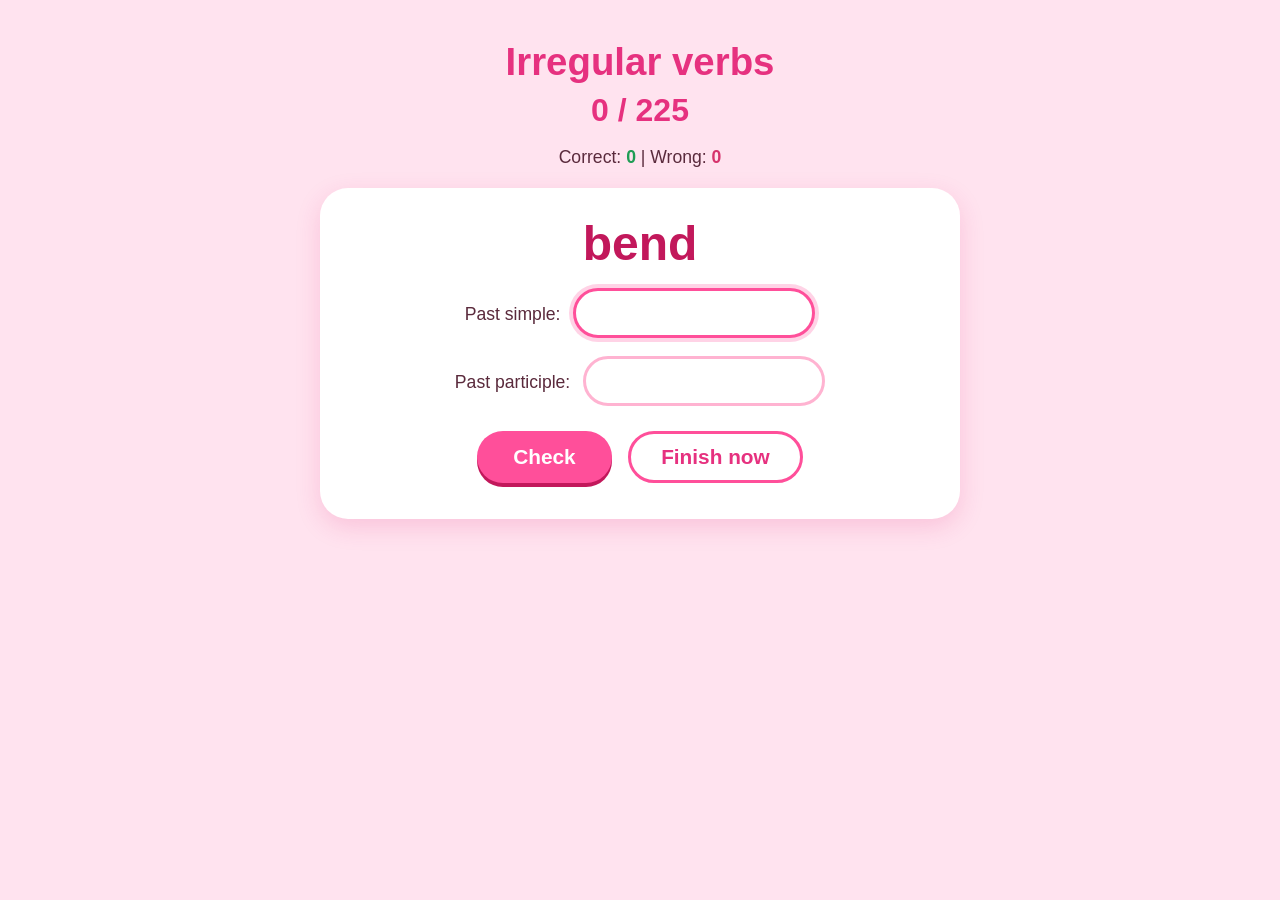
==== index.html @ 6379da0a "index.html" ====
<!DOCTYPE html>
<html lang="en">
<head>
<meta charset="utf-8">
<title>Irregular verbs</title>
<link rel="stylesheet" href="style.css">
</head>
<body>
<h1>Irregular verbs</h1>
<p id="progress"></p>
<p>Correct: <span id="correct">0</span> | Wrong: <span id="wrong">0</span></p>

<form id="form" autocomplete="off">
  <h2 id="base"></h2>
  <p>Past simple: <input id="past" autofocus></p>
  <p>Past participle: <input id="pp"></p>
  <button id="btn">Check</button>
  <button type="button" onclick="showSummary()">Finish now</button>
</form>

<p id="result"></p>

<div id="summary"></div>

<script>
const verbs = [{"base": "arise", "past": ["arose"], "pp": ["arisen"]}, {"base": "awake", "past": ["awoke", "awaked"], "pp": ["awoken", "awaked"]}, {"base": "be", "past": ["was", "were"], "pp": ["been"]}, {"base": "bear", "past": ["bore"], "pp": ["borne"]}, {"base": "beat", "past": ["beat"], "pp": ["beaten", "beat"]}, {"base": "become", "past": ["became"], "pp": ["become"]}, {"base": "begin", "past": ["began", "begun"], "pp": ["begun"]}, {"base": "behold", "past": ["beheld"], "pp": ["beheld"]}, {"base": "bend", "past": ["bent"], "pp": ["bent"]}, {"base": "bet", "past": ["bet", "betted"], "pp": ["bet", "betted"]}, {"base": "bid", "past": ["bid", "bade"], "pp": ["bid", "bidden"]}, {"base": "bind", "past": ["bound"], "pp": ["bound"]}, {"base": "bite", "past": ["bit"], "pp": ["bitten", "bit"]}, {"base": "bleed", "past": ["bled"], "pp": ["bled"]}, {"base": "blow", "past": ["blew"], "pp": ["blown"]}, {"base": "break", "past": ["broke"], "pp": ["broken"]}, {"base": "breed", "past": ["bred"], "pp": ["bred"]}, {"base": "bring", "past": ["brought"], "pp": ["brought"]}, {"base": "broadcast", "past": ["broadcast"], "pp": ["broadcast"]}, {"base": "browbeat", "past": ["browbeat"], "pp": ["browbeaten"]}, {"base": "build", "past": ["built"], "pp": ["built"]}, {"base": "burn", "past": ["burned", "burnt"], "pp": ["burned", "burnt"]}, {"base": "burst", "past": ["burst"], "pp": ["burst"]}, {"base": "bust", "past": ["bust", "busted"], "pp": ["bust", "busted"]}, {"base": "buy", "past": ["bought"], "pp": ["bought"]}, {"base": "cast", "past": ["cast"], "pp": ["cast"]}, {"base": "catch", "past": ["caught"], "pp": ["caught"]}, {"base": "choose", "past": ["chose"], "pp": ["chosen"]}, {"base": "cleave", "past": ["cleaved", "clove", "cleft"], "pp": ["cleaved", "cloven", "cleft"]}, {"base": "cling", "past": ["clung"], "pp": ["clung"]}, {"base": "come", "past": ["came"], "pp": ["come"]}, {"base": "cost", "past": ["cost"], "pp": ["cost"]}, {"base": "creep", "past": ["crept"], "pp": ["crept"]}, {"base": "cut", "past": ["cut"], "pp": ["cut"]}, {"base": "deal", "past": ["dealt"], "pp": ["dealt"]}, {"base": "deepfreeze", "past": ["deepfroze"], "pp": ["deepfrozen"]}, {"base": "dig", "past": ["dug"], "pp": ["dug"]}, {"base": "dive", "past": ["dived", "dove"], "pp": ["dived"]}, {"base": "do", "past": ["did"], "pp": ["done"]}, {"base": "draw", "past": ["drew"], "pp": ["drawn"]}, {"base": "dream", "past": ["dreamt", "dreamed"], "pp": ["dreamt", "dreamed"]}, {"base": "drink", "past": ["drank"], "pp": ["drunk"]}, {"base": "drive", "past": ["drove"], "pp": ["driven"]}, {"base": "dwell", "past": ["dwelled", "dwelt"], "pp": ["dwelled", "dwelt"]}, {"base": "eat", "past": ["ate"], "pp": ["eaten"]}, {"base": "fall", "past": ["fell"], "pp": ["fallen"]}, {"base": "feed", "past": ["fed"], "pp": ["fed"]}, {"base": "feel", "past": ["felt"], "pp": ["felt"]}, {"base": "fight", "past": ["fought"], "pp": ["fought"]}, {"base": "find", "past": ["found"], "pp": ["found"]}, {"base": "fit", "past": ["fitted", "fit"], "pp": ["fitted", "fit"]}, {"base": "flee", "past": ["fled"], "pp": ["fled"]}, {"base": "fling", "past": ["flung"], "pp": ["flung"]}, {"base": "fly", "past": ["flew"], "pp": ["flown"]}, {"base": "forbid", "past": ["forbad", "forbade"], "pp": ["forbidden", "forbid"]}, {"base": "forecast", "past": ["forecast"], "pp": ["forecast"]}, {"base": "foresee", "past": ["foresaw"], "pp": ["foreseen"]}, {"base": "foretell", "past": ["foretold"], "pp": ["foretold"]}, {"base": "forget", "past": ["forgot"], "pp": ["forgotten", "forgot"]}, {"base": "forgive", "past": ["forgave"], "pp": ["forgiven"]}, {"base": "freeze", "past": ["froze"], "pp": ["frozen"]}, {"base": "get", "past": ["got"], "pp": ["got", "gotten"]}, {"base": "give", "past": ["gave"], "pp": ["given"]}, {"base": "go", "past": ["went"], "pp": ["gone"]}, {"base": "grind", "past": ["ground"], "pp": ["ground"]}, {"base": "grow", "past": ["grew"], "pp": ["grown"]}, {"base": "hamstring", "past": ["hamstrung"], "pp": ["hamstrung"]}, {"base": "hang", "past": ["hung", "hanged"], "pp": ["hung", "hanged"]}, {"base": "have", "past": ["had"], "pp": ["had"]}, {"base": "hear", "past": ["heard"], "pp": ["heard"]}, {"base": "hew", "past": ["hewed"], "pp": ["hewn", "hewed"]}, {"base": "hide", "past": ["hid"], "pp": ["hidden", "hid"]}, {"base": "hit", "past": ["hit"], "pp": ["hit"]}, {"base": "hold", "past": ["held"], "pp": ["held"]}, {"base": "hurt", "past": ["hurt"], "pp": ["hurt"]}, {"base": "input", "past": ["input", "inputted"], "pp": ["input", "inputted"]}, {"base": "keep", "past": ["kept"], "pp": ["kept"]}, {"base": "kneel", "past": ["knelt", "kneeled"], "pp": ["knelt", "kneeled"]}, {"base": "knit", "past": ["knit", "knitted"], "pp": ["knit", "knitted"]}, {"base": "know", "past": ["knew"], "pp": ["known"]}, {"base": "lay", "past": ["laid"], "pp": ["laid"]}, {"base": "lead", "past": ["led"], "pp": ["led"]}, {"base": "lean", "past": ["leant", "leaned"], "pp": ["leant", "leaned"]}, {"base": "leap", "past": ["leapt", "leaped"], "pp": ["leapt", "leaped"]}, {"base": "learn", "past": ["learned", "learnt"], "pp": ["learned", "learnt"]}, {"base": "leave", "past": ["left"], "pp": ["left"]}, {"base": "lend", "past": ["lent"], "pp": ["lent"]}, {"base": "let", "past": ["let"], "pp": ["let"]}, {"base": "lie", "past": ["lay"], "pp": ["lain"]}, {"base": "light", "past": ["lit", "lighted"], "pp": ["lit", "lighted"]}, {"base": "lose", "past": ["lost"], "pp": ["lost"]}, {"base": "make", "past": ["made"], "pp": ["made"]}, {"base": "mean", "past": ["meant"], "pp": ["meant"]}, {"base": "meet", "past": ["met"], "pp": ["met"]}, {"base": "miscast", "past": ["miscast"], "pp": ["miscast"]}, {"base": "mishear", "past": ["misheard"], "pp": ["misheard"]}, {"base": "mislead", "past": ["misled"], "pp": ["misled"]}, {"base": "misspell", "past": ["misspelled", "misspelt"], "pp": ["misspelled", "misspelt"]}, {"base": "mistake", "past": ["mistook"], "pp": ["mistaken"]}, {"base": "misunderstand", "past": ["misunderstood"], "pp": ["misunderstood"]}, {"base": "mow", "past": ["mowed"], "pp": ["mown", "mowed"]}, {"base": "offset", "past": ["offset"], "pp": ["offset"]}, {"base": "outbid", "past": ["outbid"], "pp": ["outbid"]}, {"base": "outdo", "past": ["outdid"], "pp": ["outdone"]}, {"base": "outgrow", "past": ["outgrew"], "pp": ["outgrown"]}, {"base": "outrun", "past": ["outran"], "pp": ["outrun"]}, {"base": "overcome", "past": ["overcame"], "pp": ["overcome"]}, {"base": "overdo", "past": ["overdid"], "pp": ["overdone"]}, {"base": "overeat", "past": ["overate"], "pp": ["overeaten"]}, {"base": "overfeed", "past": ["overfed"], "pp": ["overfed"]}, {"base": "overhear", "past": ["overheard"], "pp": ["overheard"]}, {"base": "overrun", "past": ["overran"], "pp": ["overrun"]}, {"base": "oversee", "past": ["oversaw"], "pp": ["overseen"]}, {"base": "oversleep", "past": ["overslept"], "pp": ["overslept"]}, {"base": "overtake", "past": ["overtook"], "pp": ["overtaken"]}, {"base": "overthrow", "past": ["overthrew"], "pp": ["overthrown"]}, {"base": "pay", "past": ["paid"], "pp": ["paid"]}, {"base": "put", "past": ["put"], "pp": ["put"]}, {"base": "quit", "past": ["quit", "quitted"], "pp": ["quit", "quitted"]}, {"base": "read", "past": ["read"], "pp": ["read"]}, {"base": "rebuild", "past": ["rebuilt"], "pp": ["rebuilt"]}, {"base": "recast", "past": ["recast"], "pp": ["recast"]}, {"base": "redo", "past": ["redid"], "pp": ["redone"]}, {"base": "remake", "past": ["remade"], "pp": ["remade"]}, {"base": "rend", "past": ["rent"], "pp": ["rent"]}, {"base": "reread", "past": ["reread"], "pp": ["reread"]}, {"base": "rerun", "past": ["reran"], "pp": ["rerun"]}, {"base": "resell", "past": ["resold"], "pp": ["resold"]}, {"base": "reset", "past": ["reset"], "pp": ["reset"]}, {"base": "restring", "past": ["restrung"], "pp": ["restrung"]}, {"base": "retell", "past": ["retold"], "pp": ["retold"]}, {"base": "rewind", "past": ["rewound"], "pp": ["rewound"]}, {"base": "rewrite", "past": ["rewrote"], "pp": ["rewritten"]}, {"base": "rid", "past": ["rid", "ridded"], "pp": ["rid", "ridded"]}, {"base": "ride", "past": ["rode"], "pp": ["ridden"]}, {"base": "ring", "past": ["rang", "rung"], "pp": ["rung"]}, {"base": "rise", "past": ["rose"], "pp": ["risen"]}, {"base": "run", "past": ["ran"], "pp": ["run"]}, {"base": "saw", "past": ["sawed"], "pp": ["sawn", "sawed"]}, {"base": "say", "past": ["said"], "pp": ["said"]}, {"base": "see", "past": ["saw"], "pp": ["seen"]}, {"base": "seek", "past": ["sought"], "pp": ["sought"]}, {"base": "sell", "past": ["sold"], "pp": ["sold"]}, {"base": "send", "past": ["sent"], "pp": ["sent"]}, {"base": "set", "past": ["set"], "pp": ["set"]}, {"base": "sew", "past": ["sewed"], "pp": ["sewn", "sewed"]}, {"base": "shake", "past": ["shook"], "pp": ["shaken"]}, {"base": "shear", "past": ["sheared"], "pp": ["shorn", "sheared"]}, {"base": "shed", "past": ["shed"], "pp": ["shed"]}, {"base": "shine", "past": ["shone", "shined"], "pp": ["shone", "shined"]}, {"base": "shit", "past": ["shit", "shat"], "pp": ["shit"]}, {"base": "shoot", "past": ["shot"], "pp": ["shot"]}, {"base": "show", "past": ["showed"], "pp": ["shown", "showed"]}, {"base": "shrink", "past": ["shrank", "shrunk"], "pp": ["shrunk"]}, {"base": "shut", "past": ["shut"], "pp": ["shut"]}, {"base": "sing", "past": ["sang", "sung"], "pp": ["sung"]}, {"base": "sink", "past": ["sank", "sunk"], "pp": ["sunk"]}, {"base": "sit", "past": ["sat"], "pp": ["sat"]}, {"base": "slay", "past": ["slew"], "pp": ["slain"]}, {"base": "sleep", "past": ["slept"], "pp": ["slept"]}, {"base": "slide", "past": ["slid"], "pp": ["slid"]}, {"base": "sling", "past": ["slung"], "pp": ["slung"]}, {"base": "slink", "past": ["slunk"], "pp": ["slunk"]}, {"base": "slit", "past": ["slit"], "pp": ["slit"]}, {"base": "smell", "past": ["smelled", "smelt"], "pp": ["smelled", "smelt"]}, {"base": "sow", "past": ["sowed"], "pp": ["sown", "sowed"]}, {"base": "speak", "past": ["spoke"], "pp": ["spoken"]}, {"base": "speed", "past": ["sped", "speeded"], "pp": ["sped", "speeded"]}, {"base": "spell", "past": ["spelled", "spelt"], "pp": ["spelled", "spelt"]}, {"base": "spend", "past": ["spent"], "pp": ["spent"]}, {"base": "spill", "past": ["spilled", "spilt"], "pp": ["spilled", "spilt"]}, {"base": "spin", "past": ["spun", "span"], "pp": ["spun"]}, {"base": "spit", "past": ["spat", "spit"], "pp": ["spat", "spit"]}, {"base": "split", "past": ["split"], "pp": ["split"]}, {"base": "spoil", "past": ["spoiled", "spoilt"], "pp": ["spoiled", "spoilt"]}, {"base": "spread", "past": ["spread"], "pp": ["spread"]}, {"base": "spring", "past": ["sprang", "sprung"], "pp": ["sprung"]}, {"base": "stand", "past": ["stood"], "pp": ["stood"]}, {"base": "steal", "past": ["stole"], "pp": ["stolen"]}, {"base": "stick", "past": ["stuck"], "pp": ["stuck"]}, {"base": "sting", "past": ["stung"], "pp": ["stung"]}, {"base": "stink", "past": ["stank", "stunk"], "pp": ["stunk"]}, {"base": "stride", "past": ["strode"], "pp": ["stridden", "strode"]}, {"base": "strike", "past": ["struck"], "pp": ["struck"]}, {"base": "string", "past": ["strung"], "pp": ["strung"]}, {"base": "strive", "past": ["strove", "strived"], "pp": ["striven", "strived"]}, {"base": "swear", "past": ["swore"], "pp": ["sworn"]}, {"base": "sweat", "past": ["sweat", "sweated"], "pp": ["sweat", "sweated"]}, {"base": "sweep", "past": ["swept"], "pp": ["swept"]}, {"base": "swell", "past": ["swelled"], "pp": ["swollen", "swelled"]}, {"base": "swim", "past": ["swam", "swum"], "pp": ["swum"]}, {"base": "swing", "past": ["swung"], "pp": ["swung"]}, {"base": "take", "past": ["took"], "pp": ["taken"]}, {"base": "teach", "past": ["taught"], "pp": ["taught"]}, {"base": "tear", "past": ["tore"], "pp": ["torn"]}, {"base": "tell", "past": ["told"], "pp": ["told"]}, {"base": "think", "past": ["thought"], "pp": ["thought"]}, {"base": "throw", "past": ["threw"], "pp": ["thrown"]}, {"base": "thrust", "past": ["thrust"], "pp": ["thrust"]}, {"base": "tread", "past": ["trod"], "pp": ["trodden", "trod"]}, {"base": "typeset", "past": ["typeset"], "pp": ["typeset"]}, {"base": "unbend", "past": ["unbent"], "pp": ["unbent"]}, {"base": "unbind", "past": ["unbound"], "pp": ["unbound"]}, {"base": "undergo", "past": ["underwent"], "pp": ["undergone"]}, {"base": "understand", "past": ["understood"], "pp": ["understood"]}, {"base": "undertake", "past": ["undertook"], "pp": ["undertaken"]}, {"base": "underwrite", "past": ["underwrote"], "pp": ["underwritten"]}, {"base": "undo", "past": ["undid"], "pp": ["undone"]}, {"base": "unmake", "past": ["unmade"], "pp": ["unmade"]}, {"base": "unwind", "past": ["unwound"], "pp": ["unwound"]}, {"base": "uphold", "past": ["upheld"], "pp": ["upheld"]}, {"base": "upset", "past": ["upset"], "pp": ["upset"]}, {"base": "wake", "past": ["woke", "waked"], "pp": ["woken", "waked"]}, {"base": "wear", "past": ["wore"], "pp": ["worn"]}, {"base": "weave", "past": ["wove"], "pp": ["woven"]}, {"base": "wed", "past": ["wed", "wedded"], "pp": ["wed", "wedded"]}, {"base": "weep", "past": ["wept"], "pp": ["wept"]}, {"base": "wet", "past": ["wet", "wetted"], "pp": ["wet", "wetted"]}, {"base": "win", "past": ["won"], "pp": ["won"]}, {"base": "wind", "past": ["wound"], "pp": ["wound"]}, {"base": "withdraw", "past": ["withdrew"], "pp": ["withdrawn"]}, {"base": "withhold", "past": ["withheld"], "pp": ["withheld"]}, {"base": "withstand", "past": ["withstood"], "pp": ["withstood"]}, {"base": "wring", "past": ["wrung"], "pp": ["wrung"]}, {"base": "write", "past": ["wrote"], "pp": ["written"]}];

let pool = [];       // verbs in the current round
let order = [];      // shuffled, shrinks as you go
let current = null;
let checked = false;
let correct = 0;
let total = 0;
let history = [];

function shuffle(arr) {
  for (let i = arr.length - 1; i > 0; i--) {
    const j = Math.floor(Math.random() * (i + 1));
    [arr[i], arr[j]] = [arr[j], arr[i]];
  }
  return arr;
}

function esc(s) {
  return s.replace(/&/g, "&amp;").replace(/</g, "&lt;");
}

function updateScore() {
  document.getElementById("progress").textContent = total + " / " + pool.length;
  document.getElementById("correct").textContent = correct;
  document.getElementById("wrong").textContent = total - correct;
}

function startRound(list) {
  pool = list;
  order = shuffle(list.slice());
  history = [];
  correct = 0;
  total = 0;
  document.getElementById("form").style.display = "";
  document.getElementById("summary").innerHTML = "";
  updateScore();
  nextVerb();
}

function nextVerb() {
  if (order.length === 0) { showSummary(); return; }
  current = order.pop();
  checked = false;
  document.getElementById("base").textContent = current.base;
  document.getElementById("past").value = "";
  document.getElementById("pp").value = "";
  document.getElementById("past").disabled = false;
  document.getElementById("pp").disabled = false;
  document.getElementById("result").textContent = "";
  document.getElementById("btn").textContent = "Check";
  document.getElementById("past").focus();
}

function check() {
  const a1 = document.getElementById("past").value.trim().toLowerCase();
  const a2 = document.getElementById("pp").value.trim().toLowerCase();
  const ok1 = current.past.includes(a1);
  const ok2 = current.pp.includes(a2);

  total++;
  if (ok1 && ok2) correct++;
  history.push({ verb: current, base: current.base, a1, a2, ok1, ok2,
                 past: current.past, pp: current.pp });

  const result = document.getElementById("result");
  result.style.whiteSpace = "pre-line";
  result.textContent =
    "Past simple: " + (ok1 ? "correct" : "wrong") + " (" + current.past.join(" / ") + ")\n" +
    "Past participle: " + (ok2 ? "correct" : "wrong") + " (" + current.pp.join(" / ") + ")";

  updateScore();
  document.getElementById("past").disabled = true;
  document.getElementById("pp").disabled = true;
  document.getElementById("btn").textContent = "Next";
  document.getElementById("btn").focus();
  checked = true;
}

function retryWrong() {
  startRound(history.filter(h => !(h.ok1 && h.ok2)).map(h => h.verb));
}

function showSummary() {
  document.getElementById("form").style.display = "none";
  document.getElementById("result").textContent = "";
  const wrongCount = total - correct;
  let html = "<h2>Done: " + correct + " / " + total + " correct</h2>" +
    "<button onclick='startRound(verbs)'>Start over (all verbs)</button> ";
  if (wrongCount > 0) {
    html += "<button onclick='retryWrong()'>Retry wrong ones only (" + wrongCount + ")</button>";
  }
  html += "<table border='1' cellpadding='4'>" +
    "<tr><th>Verb</th><th>Your past</th><th>Your participle</th><th>Correct answers</th></tr>";
  for (const h of history) {
    html += "<tr><td>" + h.base + "</td>" +
      "<td style='color:" + (h.ok1 ? "green" : "red") + "'>" + esc(h.a1 || "(empty)") + "</td>" +
      "<td style='color:" + (h.ok2 ? "green" : "red") + "'>" + esc(h.a2 || "(empty)") + "</td>" +
      "<td>" + h.past.join(" / ") + " — " + h.pp.join(" / ") + "</td></tr>";
  }
  document.getElementById("summary").innerHTML = html + "</table>";
}

document.getElementById("form").addEventListener("submit", function (e) {
  e.preventDefault();
  if (checked) nextVerb(); else check();
});

document.getElementById("past").addEventListener("keydown", function (e) {
  if (e.key === "Enter" || e.key === "ArrowDown") {
    e.preventDefault();
    document.getElementById("pp").focus();
  }
});

document.getElementById("pp").addEventListener("keydown", function (e) {
  if (e.key === "ArrowUp") {
    e.preventDefault();
    document.getElementById("past").focus();
  }
});

startRound(verbs);
</script>
</body>
</html>
---- style.css ----
/* ---------- Page ---------- */
body {
  max-width: 640px;
  margin: 40px auto;
  padding: 0 16px;
  text-align: center;
  font-family: "Segoe UI", Arial, sans-serif;
  background: #ffe3ef;
  color: #5a2a3c;
}

h1 {
  color: #e6317f;
  font-size: 2.4rem;
  margin-bottom: 8px;
}

/* ---------- Progress and score ---------- */
#progress {
  font-size: 2rem;
  font-weight: bold;
  color: #e6317f;
  margin: 8px 0 0;
}

p {
  font-size: 1.1rem;
}

#correct { color: #1f9d55; font-weight: bold; }
#wrong   { color: #d6336c; font-weight: bold; }

/* ---------- The question card ---------- */
#form {
  background: #fff;
  border-radius: 28px;
  padding: 28px 24px;
  margin: 20px 0;
  box-shadow: 0 8px 24px rgba(230, 49, 127, 0.18);
}

#base {
  font-size: 3rem;
  margin: 0 0 16px;
  color: #c2185b;
}

/* ---------- Inputs ---------- */
input {
  font-size: 1.3rem;
  padding: 10px 18px;
  margin-left: 8px;
  width: 200px;
  border: 3px solid #ffb3d1;
  border-radius: 999px;
  text-align: center;
  color: #5a2a3c;
  outline: none;
  transition: border-color 0.15s, box-shadow 0.15s;
}

input:focus {
  border-color: #ff4f9a;
  box-shadow: 0 0 0 4px rgba(255, 79, 154, 0.25);
}

input:disabled {
  background: #fff0f6;
  color: #9c6b80;
}

/* ---------- Buttons ---------- */
button {
  font-size: 1.3rem;
  font-weight: bold;
  padding: 14px 36px;
  margin: 8px 6px;
  border: none;
  border-radius: 999px;
  background: #ff4f9a;
  color: #fff;
  cursor: pointer;
  box-shadow: 0 4px 0 #c2185b;
  transition: transform 0.1s, box-shadow 0.1s, background 0.15s;
}

button:hover {
  background: #ff2d87;
}

button:active {
  transform: translateY(3px);
  box-shadow: 0 1px 0 #c2185b;
}

/* "Finish now" (type="button") gets a softer outlined look */
button[type="button"] {
  background: #fff;
  color: #e6317f;
  border: 3px solid #ff4f9a;
  box-shadow: none;
  padding: 11px 30px;
}

button[type="button"]:hover {
  background: #ffe3ef;
}

/* ---------- Result text ---------- */
#result {
  font-size: 1.2rem;
  font-weight: 600;
  line-height: 1.6;
  margin: 12px 0;
}

/* ---------- Summary table ---------- */
#summary h2 {
  color: #e6317f;
  font-size: 2rem;
}

table {
  margin: 24px auto;
  border-collapse: separate;
  border-spacing: 0;
  background: #fff;
  border-radius: 16px;
  overflow: hidden;
  box-shadow: 0 8px 24px rgba(230, 49, 127, 0.18);
  font-size: 1.05rem;
}

th {
  background: #ff4f9a;
  color: #fff;
  padding: 12px 16px;
}

td {
  padding: 10px 16px;
  border-top: 1px solid #ffd3e4;
}
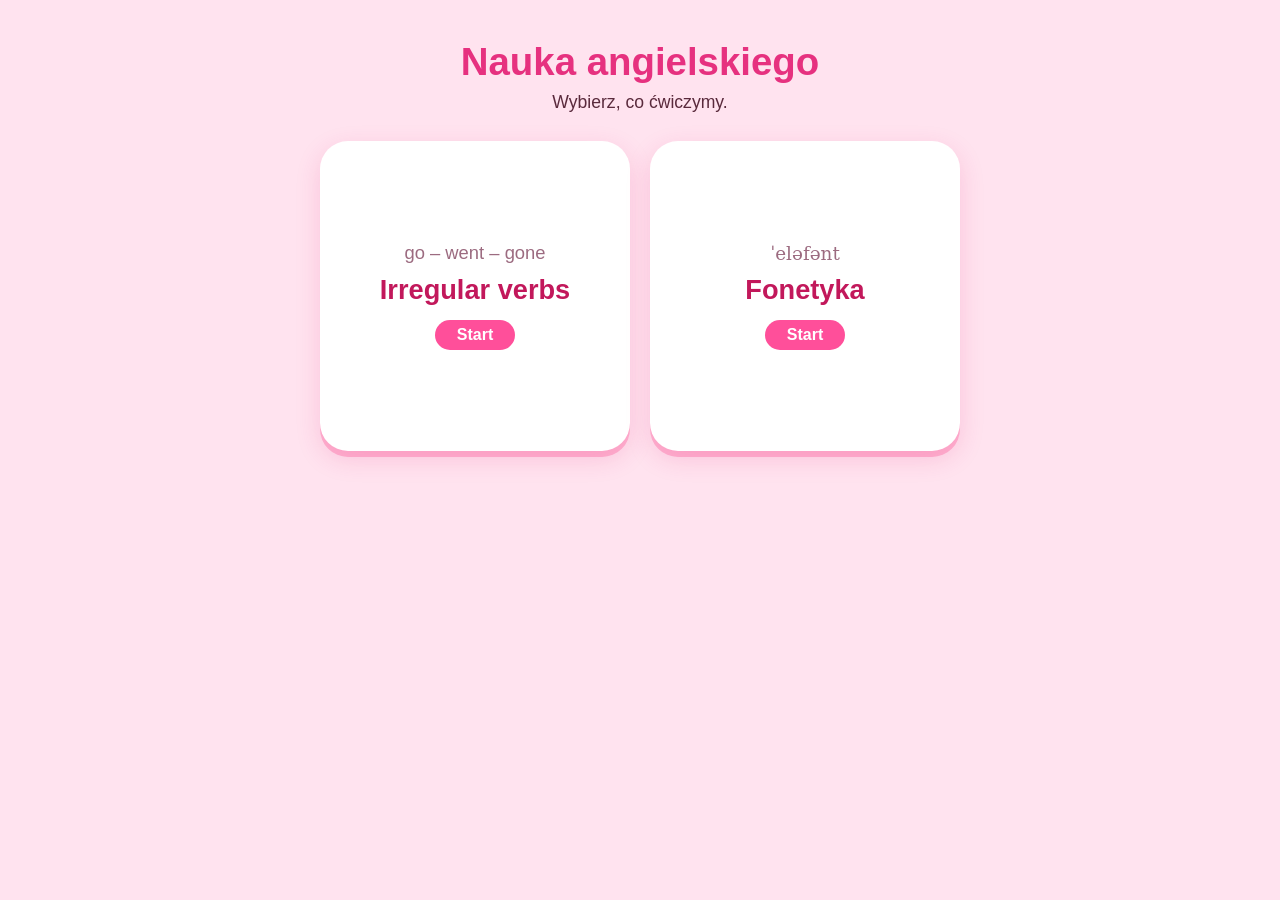
==== commit 78bd8130: "fonetyka" ====
--- a/index.html
+++ b/index.html
@@ -1,151 +1,118 @@
 <!DOCTYPE html>
-<html lang="en">
+<html lang="pl">
 <head>
 <meta charset="utf-8">
-<title>Irregular verbs</title>
-<link rel="stylesheet" href="style.css">
+<meta name="viewport" content="width=device-width, initial-scale=1">
+<title>Nauka angielskiego</title>
+<style>
+/* ---------- Page ---------- */
+body {
+  max-width: 640px;
+  margin: 40px auto;
+  padding: 0 16px;
+  text-align: center;
+  font-family: "Segoe UI", Arial, sans-serif;
+  background: #ffe3ef;
+  color: #5a2a3c;
+}
+
+h1 {
+  color: #e6317f;
+  font-size: 2.4rem;
+  margin-bottom: 8px;
+}
+
+p {
+  font-size: 1.1rem;
+  margin: 0 0 28px;
+}
+
+/* ---------- Tiles ---------- */
+.tiles {
+  display: grid;
+  grid-template-columns: repeat(2, 1fr);
+  gap: 20px;
+}
+
+.tile {
+  aspect-ratio: 1 / 1;
+  display: flex;
+  flex-direction: column;
+  align-items: center;
+  justify-content: center;
+  gap: 10px;
+  padding: 16px;
+  background: #fff;
+  border-radius: 28px;
+  box-shadow: 0 8px 24px rgba(230, 49, 127, 0.18), 0 6px 0 #ffb3d1;
+  color: #5a2a3c;
+  text-decoration: none;
+  transition: transform 0.1s, box-shadow 0.1s, background 0.15s;
+}
+
+.tile:hover {
+  background: #fff7fb;
+  transform: translateY(-3px);
+  box-shadow: 0 12px 28px rgba(230, 49, 127, 0.25), 0 9px 0 #ff8fc0;
+}
+
+.tile:active {
+  transform: translateY(4px);
+  box-shadow: 0 4px 12px rgba(230, 49, 127, 0.18), 0 2px 0 #ffb3d1;
+}
+
+.tile:focus-visible {
+  outline: 4px solid #ff4f9a;
+  outline-offset: 4px;
+}
+
+.tile .sample {
+  font-size: 1.15rem;
+  color: #9c6b80;
+}
+
+.tile .ipa {
+  font-family: "Noto Serif", "Gentium Plus", "Charis SIL", "DejaVu Serif", "Times New Roman", serif;
+}
+
+.tile .name {
+  font-size: 1.7rem;
+  font-weight: bold;
+  color: #c2185b;
+}
+
+.tile .go {
+  margin-top: 4px;
+  padding: 6px 22px;
+  border-radius: 999px;
+  background: #ff4f9a;
+  color: #fff;
+  font-weight: bold;
+  font-size: 1rem;
+}
+
+@media (max-width: 420px) {
+  .tiles { grid-template-columns: 1fr; }
+  .tile { aspect-ratio: auto; min-height: 200px; }
+}
+</style>
 </head>
 <body>
-<h1>Irregular verbs</h1>
-<p id="progress"></p>
-<p>Correct: <span id="correct">0</span> | Wrong: <span id="wrong">0</span></p>
+<h1>Nauka angielskiego</h1>
+<p>Wybierz, co ćwiczymy.</p>
 
-<form id="form" autocomplete="off">
-  <h2 id="base"></h2>
-  <p>Past simple: <input id="past" autofocus></p>
-  <p>Past participle: <input id="pp"></p>
-  <button id="btn">Check</button>
-  <button type="button" onclick="showSummary()">Finish now</button>
-</form>
-
-<p id="result"></p>
-
-<div id="summary"></div>
-
-<script>
-const verbs = [{"base": "arise", "past": ["arose"], "pp": ["arisen"]}, {"base": "awake", "past": ["awoke", "awaked"], "pp": ["awoken", "awaked"]}, {"base": "be", "past": ["was", "were"], "pp": ["been"]}, {"base": "bear", "past": ["bore"], "pp": ["borne"]}, {"base": "beat", "past": ["beat"], "pp": ["beaten", "beat"]}, {"base": "become", "past": ["became"], "pp": ["become"]}, {"base": "begin", "past": ["began", "begun"], "pp": ["begun"]}, {"base": "behold", "past": ["beheld"], "pp": ["beheld"]}, {"base": "bend", "past": ["bent"], "pp": ["bent"]}, {"base": "bet", "past": ["bet", "betted"], "pp": ["bet", "betted"]}, {"base": "bid", "past": ["bid", "bade"], "pp": ["bid", "bidden"]}, {"base": "bind", "past": ["bound"], "pp": ["bound"]}, {"base": "bite", "past": ["bit"], "pp": ["bitten", "bit"]}, {"base": "bleed", "past": ["bled"], "pp": ["bled"]}, {"base": "blow", "past": ["blew"], "pp": ["blown"]}, {"base": "break", "past": ["broke"], "pp": ["broken"]}, {"base": "breed", "past": ["bred"], "pp": ["bred"]}, {"base": "bring", "past": ["brought"], "pp": ["brought"]}, {"base": "broadcast", "past": ["broadcast"], "pp": ["broadcast"]}, {"base": "browbeat", "past": ["browbeat"], "pp": ["browbeaten"]}, {"base": "build", "past": ["built"], "pp": ["built"]}, {"base": "burn", "past": ["burned", "burnt"], "pp": ["burned", "burnt"]}, {"base": "burst", "past": ["burst"], "pp": ["burst"]}, {"base": "bust", "past": ["bust", "busted"], "pp": ["bust", "busted"]}, {"base": "buy", "past": ["bought"], "pp": ["bought"]}, {"base": "cast", "past": ["cast"], "pp": ["cast"]}, {"base": "catch", "past": ["caught"], "pp": ["caught"]}, {"base": "choose", "past": ["chose"], "pp": ["chosen"]}, {"base": "cleave", "past": ["cleaved", "clove", "cleft"], "pp": ["cleaved", "cloven", "cleft"]}, {"base": "cling", "past": ["clung"], "pp": ["clung"]}, {"base": "come", "past": ["came"], "pp": ["come"]}, {"base": "cost", "past": ["cost"], "pp": ["cost"]}, {"base": "creep", "past": ["crept"], "pp": ["crept"]}, {"base": "cut", "past": ["cut"], "pp": ["cut"]}, {"base": "deal", "past": ["dealt"], "pp": ["dealt"]}, {"base": "deepfreeze", "past": ["deepfroze"], "pp": ["deepfrozen"]}, {"base": "dig", "past": ["dug"], "pp": ["dug"]}, {"base": "dive", "past": ["dived", "dove"], "pp": ["dived"]}, {"base": "do", "past": ["did"], "pp": ["done"]}, {"base": "draw", "past": ["drew"], "pp": ["drawn"]}, {"base": "dream", "past": ["dreamt", "dreamed"], "pp": ["dreamt", "dreamed"]}, {"base": "drink", "past": ["drank"], "pp": ["drunk"]}, {"base": "drive", "past": ["drove"], "pp": ["driven"]}, {"base": "dwell", "past": ["dwelled", "dwelt"], "pp": ["dwelled", "dwelt"]}, {"base": "eat", "past": ["ate"], "pp": ["eaten"]}, {"base": "fall", "past": ["fell"], "pp": ["fallen"]}, {"base": "feed", "past": ["fed"], "pp": ["fed"]}, {"base": "feel", "past": ["felt"], "pp": ["felt"]}, {"base": "fight", "past": ["fought"], "pp": ["fought"]}, {"base": "find", "past": ["found"], "pp": ["found"]}, {"base": "fit", "past": ["fitted", "fit"], "pp": ["fitted", "fit"]}, {"base": "flee", "past": ["fled"], "pp": ["fled"]}, {"base": "fling", "past": ["flung"], "pp": ["flung"]}, {"base": "fly", "past": ["flew"], "pp": ["flown"]}, {"base": "forbid", "past": ["forbad", "forbade"], "pp": ["forbidden", "forbid"]}, {"base": "forecast", "past": ["forecast"], "pp": ["forecast"]}, {"base": "foresee", "past": ["foresaw"], "pp": ["foreseen"]}, {"base": "foretell", "past": ["foretold"], "pp": ["foretold"]}, {"base": "forget", "past": ["forgot"], "pp": ["forgotten", "forgot"]}, {"base": "forgive", "past": ["forgave"], "pp": ["forgiven"]}, {"base": "freeze", "past": ["froze"], "pp": ["frozen"]}, {"base": "get", "past": ["got"], "pp": ["got", "gotten"]}, {"base": "give", "past": ["gave"], "pp": ["given"]}, {"base": "go", "past": ["went"], "pp": ["gone"]}, {"base": "grind", "past": ["ground"], "pp": ["ground"]}, {"base": "grow", "past": ["grew"], "pp": ["grown"]}, {"base": "hamstring", "past": ["hamstrung"], "pp": ["hamstrung"]}, {"base": "hang", "past": ["hung", "hanged"], "pp": ["hung", "hanged"]}, {"base": "have", "past": ["had"], "pp": ["had"]}, {"base": "hear", "past": ["heard"], "pp": ["heard"]}, {"base": "hew", "past": ["hewed"], "pp": ["hewn", "hewed"]}, {"base": "hide", "past": ["hid"], "pp": ["hidden", "hid"]}, {"base": "hit", "past": ["hit"], "pp": ["hit"]}, {"base": "hold", "past": ["held"], "pp": ["held"]}, {"base": "hurt", "past": ["hurt"], "pp": ["hurt"]}, {"base": "input", "past": ["input", "inputted"], "pp": ["input", "inputted"]}, {"base": "keep", "past": ["kept"], "pp": ["kept"]}, {"base": "kneel", "past": ["knelt", "kneeled"], "pp": ["knelt", "kneeled"]}, {"base": "knit", "past": ["knit", "knitted"], "pp": ["knit", "knitted"]}, {"base": "know", "past": ["knew"], "pp": ["known"]}, {"base": "lay", "past": ["laid"], "pp": ["laid"]}, {"base": "lead", "past": ["led"], "pp": ["led"]}, {"base": "lean", "past": ["leant", "leaned"], "pp": ["leant", "leaned"]}, {"base": "leap", "past": ["leapt", "leaped"], "pp": ["leapt", "leaped"]}, {"base": "learn", "past": ["learned", "learnt"], "pp": ["learned", "learnt"]}, {"base": "leave", "past": ["left"], "pp": ["left"]}, {"base": "lend", "past": ["lent"], "pp": ["lent"]}, {"base": "let", "past": ["let"], "pp": ["let"]}, {"base": "lie", "past": ["lay"], "pp": ["lain"]}, {"base": "light", "past": ["lit", "lighted"], "pp": ["lit", "lighted"]}, {"base": "lose", "past": ["lost"], "pp": ["lost"]}, {"base": "make", "past": ["made"], "pp": ["made"]}, {"base": "mean", "past": ["meant"], "pp": ["meant"]}, {"base": "meet", "past": ["met"], "pp": ["met"]}, {"base": "miscast", "past": ["miscast"], "pp": ["miscast"]}, {"base": "mishear", "past": ["misheard"], "pp": ["misheard"]}, {"base": "mislead", "past": ["misled"], "pp": ["misled"]}, {"base": "misspell", "past": ["misspelled", "misspelt"], "pp": ["misspelled", "misspelt"]}, {"base": "mistake", "past": ["mistook"], "pp": ["mistaken"]}, {"base": "misunderstand", "past": ["misunderstood"], "pp": ["misunderstood"]}, {"base": "mow", "past": ["mowed"], "pp": ["mown", "mowed"]}, {"base": "offset", "past": ["offset"], "pp": ["offset"]}, {"base": "outbid", "past": ["outbid"], "pp": ["outbid"]}, {"base": "outdo", "past": ["outdid"], "pp": ["outdone"]}, {"base": "outgrow", "past": ["outgrew"], "pp": ["outgrown"]}, {"base": "outrun", "past": ["outran"], "pp": ["outrun"]}, {"base": "overcome", "past": ["overcame"], "pp": ["overcome"]}, {"base": "overdo", "past": ["overdid"], "pp": ["overdone"]}, {"base": "overeat", "past": ["overate"], "pp": ["overeaten"]}, {"base": "overfeed", "past": ["overfed"], "pp": ["overfed"]}, {"base": "overhear", "past": ["overheard"], "pp": ["overheard"]}, {"base": "overrun", "past": ["overran"], "pp": ["overrun"]}, {"base": "oversee", "past": ["oversaw"], "pp": ["overseen"]}, {"base": "oversleep", "past": ["overslept"], "pp": ["overslept"]}, {"base": "overtake", "past": ["overtook"], "pp": ["overtaken"]}, {"base": "overthrow", "past": ["overthrew"], "pp": ["overthrown"]}, {"base": "pay", "past": ["paid"], "pp": ["paid"]}, {"base": "put", "past": ["put"], "pp": ["put"]}, {"base": "quit", "past": ["quit", "quitted"], "pp": ["quit", "quitted"]}, {"base": "read", "past": ["read"], "pp": ["read"]}, {"base": "rebuild", "past": ["rebuilt"], "pp": ["rebuilt"]}, {"base": "recast", "past": ["recast"], "pp": ["recast"]}, {"base": "redo", "past": ["redid"], "pp": ["redone"]}, {"base": "remake", "past": ["remade"], "pp": ["remade"]}, {"base": "rend", "past": ["rent"], "pp": ["rent"]}, {"base": "reread", "past": ["reread"], "pp": ["reread"]}, {"base": "rerun", "past": ["reran"], "pp": ["rerun"]}, {"base": "resell", "past": ["resold"], "pp": ["resold"]}, {"base": "reset", "past": ["reset"], "pp": ["reset"]}, {"base": "restring", "past": ["restrung"], "pp": ["restrung"]}, {"base": "retell", "past": ["retold"], "pp": ["retold"]}, {"base": "rewind", "past": ["rewound"], "pp": ["rewound"]}, {"base": "rewrite", "past": ["rewrote"], "pp": ["rewritten"]}, {"base": "rid", "past": ["rid", "ridded"], "pp": ["rid", "ridded"]}, {"base": "ride", "past": ["rode"], "pp": ["ridden"]}, {"base": "ring", "past": ["rang", "rung"], "pp": ["rung"]}, {"base": "rise", "past": ["rose"], "pp": ["risen"]}, {"base": "run", "past": ["ran"], "pp": ["run"]}, {"base": "saw", "past": ["sawed"], "pp": ["sawn", "sawed"]}, {"base": "say", "past": ["said"], "pp": ["said"]}, {"base": "see", "past": ["saw"], "pp": ["seen"]}, {"base": "seek", "past": ["sought"], "pp": ["sought"]}, {"base": "sell", "past": ["sold"], "pp": ["sold"]}, {"base": "send", "past": ["sent"], "pp": ["sent"]}, {"base": "set", "past": ["set"], "pp": ["set"]}, {"base": "sew", "past": ["sewed"], "pp": ["sewn", "sewed"]}, {"base": "shake", "past": ["shook"], "pp": ["shaken"]}, {"base": "shear", "past": ["sheared"], "pp": ["shorn", "sheared"]}, {"base": "shed", "past": ["shed"], "pp": ["shed"]}, {"base": "shine", "past": ["shone", "shined"], "pp": ["shone", "shined"]}, {"base": "shit", "past": ["shit", "shat"], "pp": ["shit"]}, {"base": "shoot", "past": ["shot"], "pp": ["shot"]}, {"base": "show", "past": ["showed"], "pp": ["shown", "showed"]}, {"base": "shrink", "past": ["shrank", "shrunk"], "pp": ["shrunk"]}, {"base": "shut", "past": ["shut"], "pp": ["shut"]}, {"base": "sing", "past": ["sang", "sung"], "pp": ["sung"]}, {"base": "sink", "past": ["sank", "sunk"], "pp": ["sunk"]}, {"base": "sit", "past": ["sat"], "pp": ["sat"]}, {"base": "slay", "past": ["slew"], "pp": ["slain"]}, {"base": "sleep", "past": ["slept"], "pp": ["slept"]}, {"base": "slide", "past": ["slid"], "pp": ["slid"]}, {"base": "sling", "past": ["slung"], "pp": ["slung"]}, {"base": "slink", "past": ["slunk"], "pp": ["slunk"]}, {"base": "slit", "past": ["slit"], "pp": ["slit"]}, {"base": "smell", "past": ["smelled", "smelt"], "pp": ["smelled", "smelt"]}, {"base": "sow", "past": ["sowed"], "pp": ["sown", "sowed"]}, {"base": "speak", "past": ["spoke"], "pp": ["spoken"]}, {"base": "speed", "past": ["sped", "speeded"], "pp": ["sped", "speeded"]}, {"base": "spell", "past": ["spelled", "spelt"], "pp": ["spelled", "spelt"]}, {"base": "spend", "past": ["spent"], "pp": ["spent"]}, {"base": "spill", "past": ["spilled", "spilt"], "pp": ["spilled", "spilt"]}, {"base": "spin", "past": ["spun", "span"], "pp": ["spun"]}, {"base": "spit", "past": ["spat", "spit"], "pp": ["spat", "spit"]}, {"base": "split", "past": ["split"], "pp": ["split"]}, {"base": "spoil", "past": ["spoiled", "spoilt"], "pp": ["spoiled", "spoilt"]}, {"base": "spread", "past": ["spread"], "pp": ["spread"]}, {"base": "spring", "past": ["sprang", "sprung"], "pp": ["sprung"]}, {"base": "stand", "past": ["stood"], "pp": ["stood"]}, {"base": "steal", "past": ["stole"], "pp": ["stolen"]}, {"base": "stick", "past": ["stuck"], "pp": ["stuck"]}, {"base": "sting", "past": ["stung"], "pp": ["stung"]}, {"base": "stink", "past": ["stank", "stunk"], "pp": ["stunk"]}, {"base": "stride", "past": ["strode"], "pp": ["stridden", "strode"]}, {"base": "strike", "past": ["struck"], "pp": ["struck"]}, {"base": "string", "past": ["strung"], "pp": ["strung"]}, {"base": "strive", "past": ["strove", "strived"], "pp": ["striven", "strived"]}, {"base": "swear", "past": ["swore"], "pp": ["sworn"]}, {"base": "sweat", "past": ["sweat", "sweated"], "pp": ["sweat", "sweated"]}, {"base": "sweep", "past": ["swept"], "pp": ["swept"]}, {"base": "swell", "past": ["swelled"], "pp": ["swollen", "swelled"]}, {"base": "swim", "past": ["swam", "swum"], "pp": ["swum"]}, {"base": "swing", "past": ["swung"], "pp": ["swung"]}, {"base": "take", "past": ["took"], "pp": ["taken"]}, {"base": "teach", "past": ["taught"], "pp": ["taught"]}, {"base": "tear", "past": ["tore"], "pp": ["torn"]}, {"base": "tell", "past": ["told"], "pp": ["told"]}, {"base": "think", "past": ["thought"], "pp": ["thought"]}, {"base": "throw", "past": ["threw"], "pp": ["thrown"]}, {"base": "thrust", "past": ["thrust"], "pp": ["thrust"]}, {"base": "tread", "past": ["trod"], "pp": ["trodden", "trod"]}, {"base": "typeset", "past": ["typeset"], "pp": ["typeset"]}, {"base": "unbend", "past": ["unbent"], "pp": ["unbent"]}, {"base": "unbind", "past": ["unbound"], "pp": ["unbound"]}, {"base": "undergo", "past": ["underwent"], "pp": ["undergone"]}, {"base": "understand", "past": ["understood"], "pp": ["understood"]}, {"base": "undertake", "past": ["undertook"], "pp": ["undertaken"]}, {"base": "underwrite", "past": ["underwrote"], "pp": ["underwritten"]}, {"base": "undo", "past": ["undid"], "pp": ["undone"]}, {"base": "unmake", "past": ["unmade"], "pp": ["unmade"]}, {"base": "unwind", "past": ["unwound"], "pp": ["unwound"]}, {"base": "uphold", "past": ["upheld"], "pp": ["upheld"]}, {"base": "upset", "past": ["upset"], "pp": ["upset"]}, {"base": "wake", "past": ["woke", "waked"], "pp": ["woken", "waked"]}, {"base": "wear", "past": ["wore"], "pp": ["worn"]}, {"base": "weave", "past": ["wove"], "pp": ["woven"]}, {"base": "wed", "past": ["wed", "wedded"], "pp": ["wed", "wedded"]}, {"base": "weep", "past": ["wept"], "pp": ["wept"]}, {"base": "wet", "past": ["wet", "wetted"], "pp": ["wet", "wetted"]}, {"base": "win", "past": ["won"], "pp": ["won"]}, {"base": "wind", "past": ["wound"], "pp": ["wound"]}, {"base": "withdraw", "past": ["withdrew"], "pp": ["withdrawn"]}, {"base": "withhold", "past": ["withheld"], "pp": ["withheld"]}, {"base": "withstand", "past": ["withstood"], "pp": ["withstood"]}, {"base": "wring", "past": ["wrung"], "pp": ["wrung"]}, {"base": "write", "past": ["wrote"], "pp": ["written"]}];
-
-let pool = [];       // verbs in the current round
-let order = [];      // shuffled, shrinks as you go
-let current = null;
-let checked = false;
-let correct = 0;
-let total = 0;
-let history = [];
-
-function shuffle(arr) {
-  for (let i = arr.length - 1; i > 0; i--) {
-    const j = Math.floor(Math.random() * (i + 1));
-    [arr[i], arr[j]] = [arr[j], arr[i]];
-  }
-  return arr;
-}
-
-function esc(s) {
-  return s.replace(/&/g, "&amp;").replace(/</g, "&lt;");
-}
-
-function updateScore() {
-  document.getElementById("progress").textContent = total + " / " + pool.length;
-  document.getElementById("correct").textContent = correct;
-  document.getElementById("wrong").textContent = total - correct;
-}
-
-function startRound(list) {
-  pool = list;
-  order = shuffle(list.slice());
-  history = [];
-  correct = 0;
-  total = 0;
-  document.getElementById("form").style.display = "";
-  document.getElementById("summary").innerHTML = "";
-  updateScore();
-  nextVerb();
-}
-
-function nextVerb() {
-  if (order.length === 0) { showSummary(); return; }
-  current = order.pop();
-  checked = false;
-  document.getElementById("base").textContent = current.base;
-  document.getElementById("past").value = "";
-  document.getElementById("pp").value = "";
-  document.getElementById("past").disabled = false;
-  document.getElementById("pp").disabled = false;
-  document.getElementById("result").textContent = "";
-  document.getElementById("btn").textContent = "Check";
-  document.getElementById("past").focus();
-}
-
-function check() {
-  const a1 = document.getElementById("past").value.trim().toLowerCase();
-  const a2 = document.getElementById("pp").value.trim().toLowerCase();
-  const ok1 = current.past.includes(a1);
-  const ok2 = current.pp.includes(a2);
-
-  total++;
-  if (ok1 && ok2) correct++;
-  history.push({ verb: current, base: current.base, a1, a2, ok1, ok2,
-                 past: current.past, pp: current.pp });
-
-  const result = document.getElementById("result");
-  result.style.whiteSpace = "pre-line";
-  result.textContent =
-    "Past simple: " + (ok1 ? "correct" : "wrong") + " (" + current.past.join(" / ") + ")\n" +
-    "Past participle: " + (ok2 ? "correct" : "wrong") + " (" + current.pp.join(" / ") + ")";
-
-  updateScore();
-  document.getElementById("past").disabled = true;
-  document.getElementById("pp").disabled = true;
-  document.getElementById("btn").textContent = "Next";
-  document.getElementById("btn").focus();
-  checked = true;
-}
-
-function retryWrong() {
-  startRound(history.filter(h => !(h.ok1 && h.ok2)).map(h => h.verb));
-}
-
-function showSummary() {
-  document.getElementById("form").style.display = "none";
-  document.getElementById("result").textContent = "";
-  const wrongCount = total - correct;
-  let html = "<h2>Done: " + correct + " / " + total + " correct</h2>" +
-    "<button onclick='startRound(verbs)'>Start over (all verbs)</button> ";
-  if (wrongCount > 0) {
-    html += "<button onclick='retryWrong()'>Retry wrong ones only (" + wrongCount + ")</button>";
-  }
-  html += "<table border='1' cellpadding='4'>" +
-    "<tr><th>Verb</th><th>Your past</th><th>Your participle</th><th>Correct answers</th></tr>";
-  for (const h of history) {
-    html += "<tr><td>" + h.base + "</td>" +
-      "<td style='color:" + (h.ok1 ? "green" : "red") + "'>" + esc(h.a1 || "(empty)") + "</td>" +
-      "<td style='color:" + (h.ok2 ? "green" : "red") + "'>" + esc(h.a2 || "(empty)") + "</td>" +
-      "<td>" + h.past.join(" / ") + " — " + h.pp.join(" / ") + "</td></tr>";
-  }
-  document.getElementById("summary").innerHTML = html + "</table>";
-}
-
-document.getElementById("form").addEventListener("submit", function (e) {
-  e.preventDefault();
-  if (checked) nextVerb(); else check();
-});
-
-document.getElementById("past").addEventListener("keydown", function (e) {
-  if (e.key === "Enter" || e.key === "ArrowDown") {
-    e.preventDefault();
-    document.getElementById("pp").focus();
-  }
-});
-
-document.getElementById("pp").addEventListener("keydown", function (e) {
-  if (e.key === "ArrowUp") {
-    e.preventDefault();
-    document.getElementById("past").focus();
-  }
-});
-
-startRound(verbs);
-</script>
+<div class="tiles">
+  <!-- Zmień href, jeśli pliki nazywają się inaczej -->
+  <a class="tile" href="irregularverbs.html">
+    <span class="sample">go – went – gone</span>
+    <span class="name">Irregular verbs</span>
+    <span class="go">Start</span>
+  </a>
+  <a class="tile" href="fonetyka.html">
+    <span class="sample ipa">ˈeləfənt</span>
+    <span class="name">Fonetyka</span>
+    <span class="go">Start</span>
+  </a>
+</div>
 </body>
 </html>
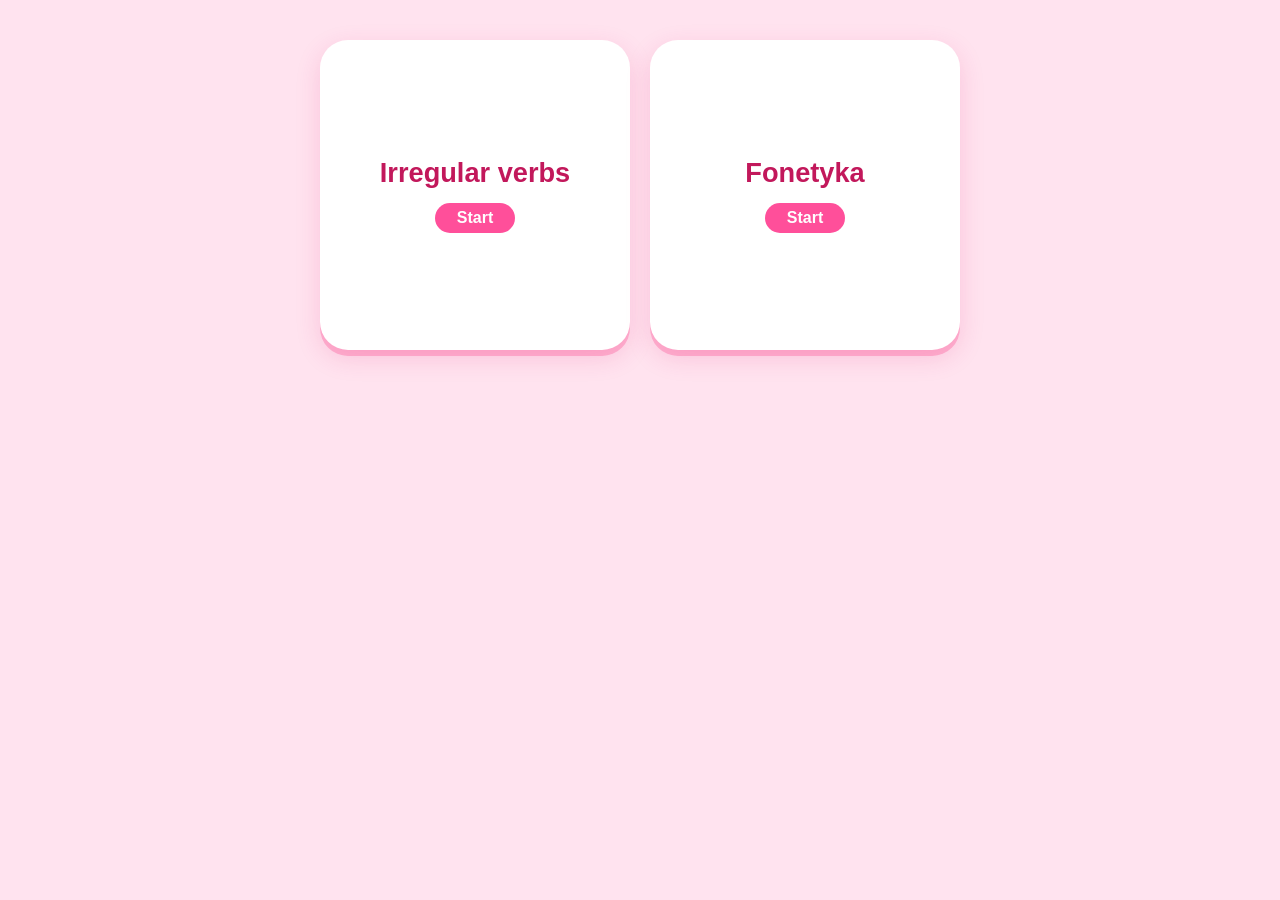
==== commit 227939e5: "aa" ====
--- a/index.html
+++ b/index.html
@@ -3,7 +3,7 @@
 <head>
 <meta charset="utf-8">
 <meta name="viewport" content="width=device-width, initial-scale=1">
-<title>Nauka angielskiego</title>
+<title>Angielski</title>
 <style>
 /* ---------- Page ---------- */
 body {
@@ -98,18 +98,13 @@
 </style>
 </head>
 <body>
-<h1>Nauka angielskiego</h1>
-<p>Wybierz, co ćwiczymy.</p>
-
 <div class="tiles">
   <!-- Zmień href, jeśli pliki nazywają się inaczej -->
   <a class="tile" href="irregularverbs.html">
-    <span class="sample">go – went – gone</span>
     <span class="name">Irregular verbs</span>
     <span class="go">Start</span>
   </a>
   <a class="tile" href="fonetyka.html">
-    <span class="sample ipa">ˈeləfənt</span>
     <span class="name">Fonetyka</span>
     <span class="go">Start</span>
   </a>
